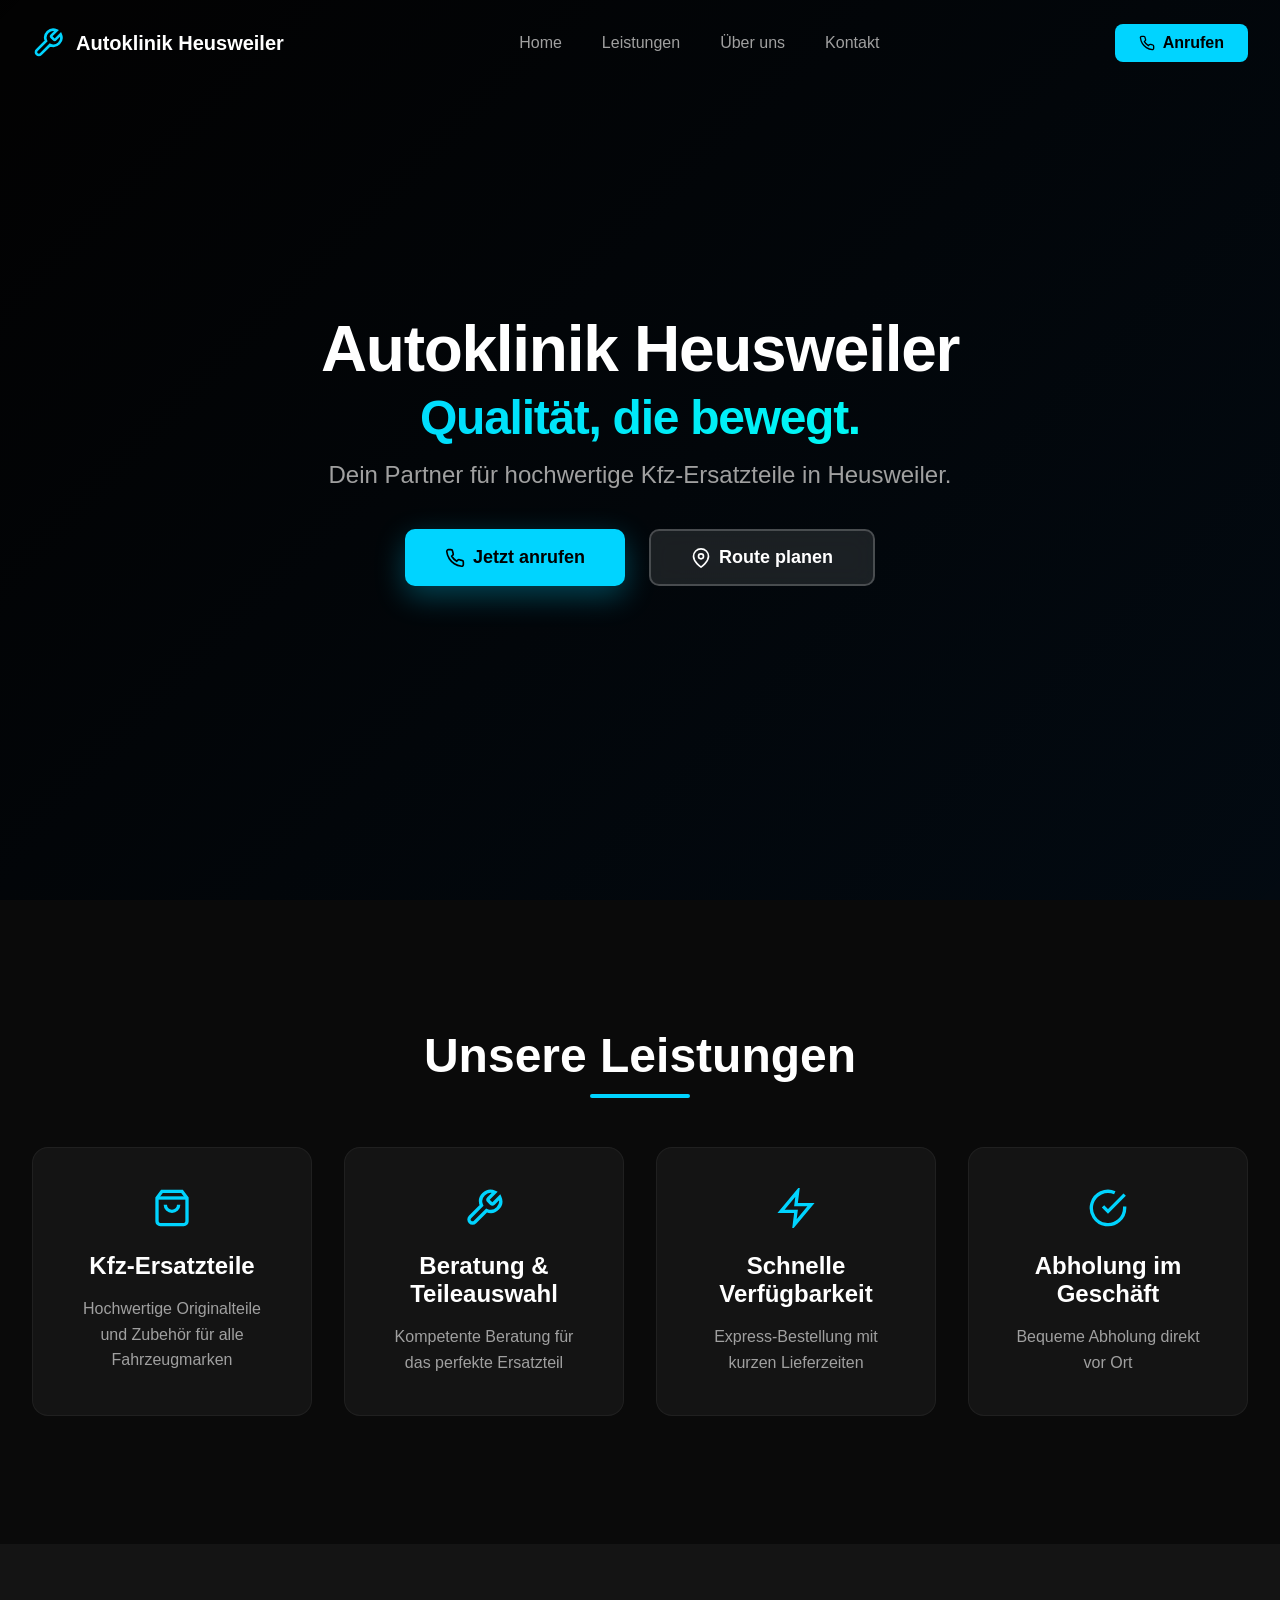
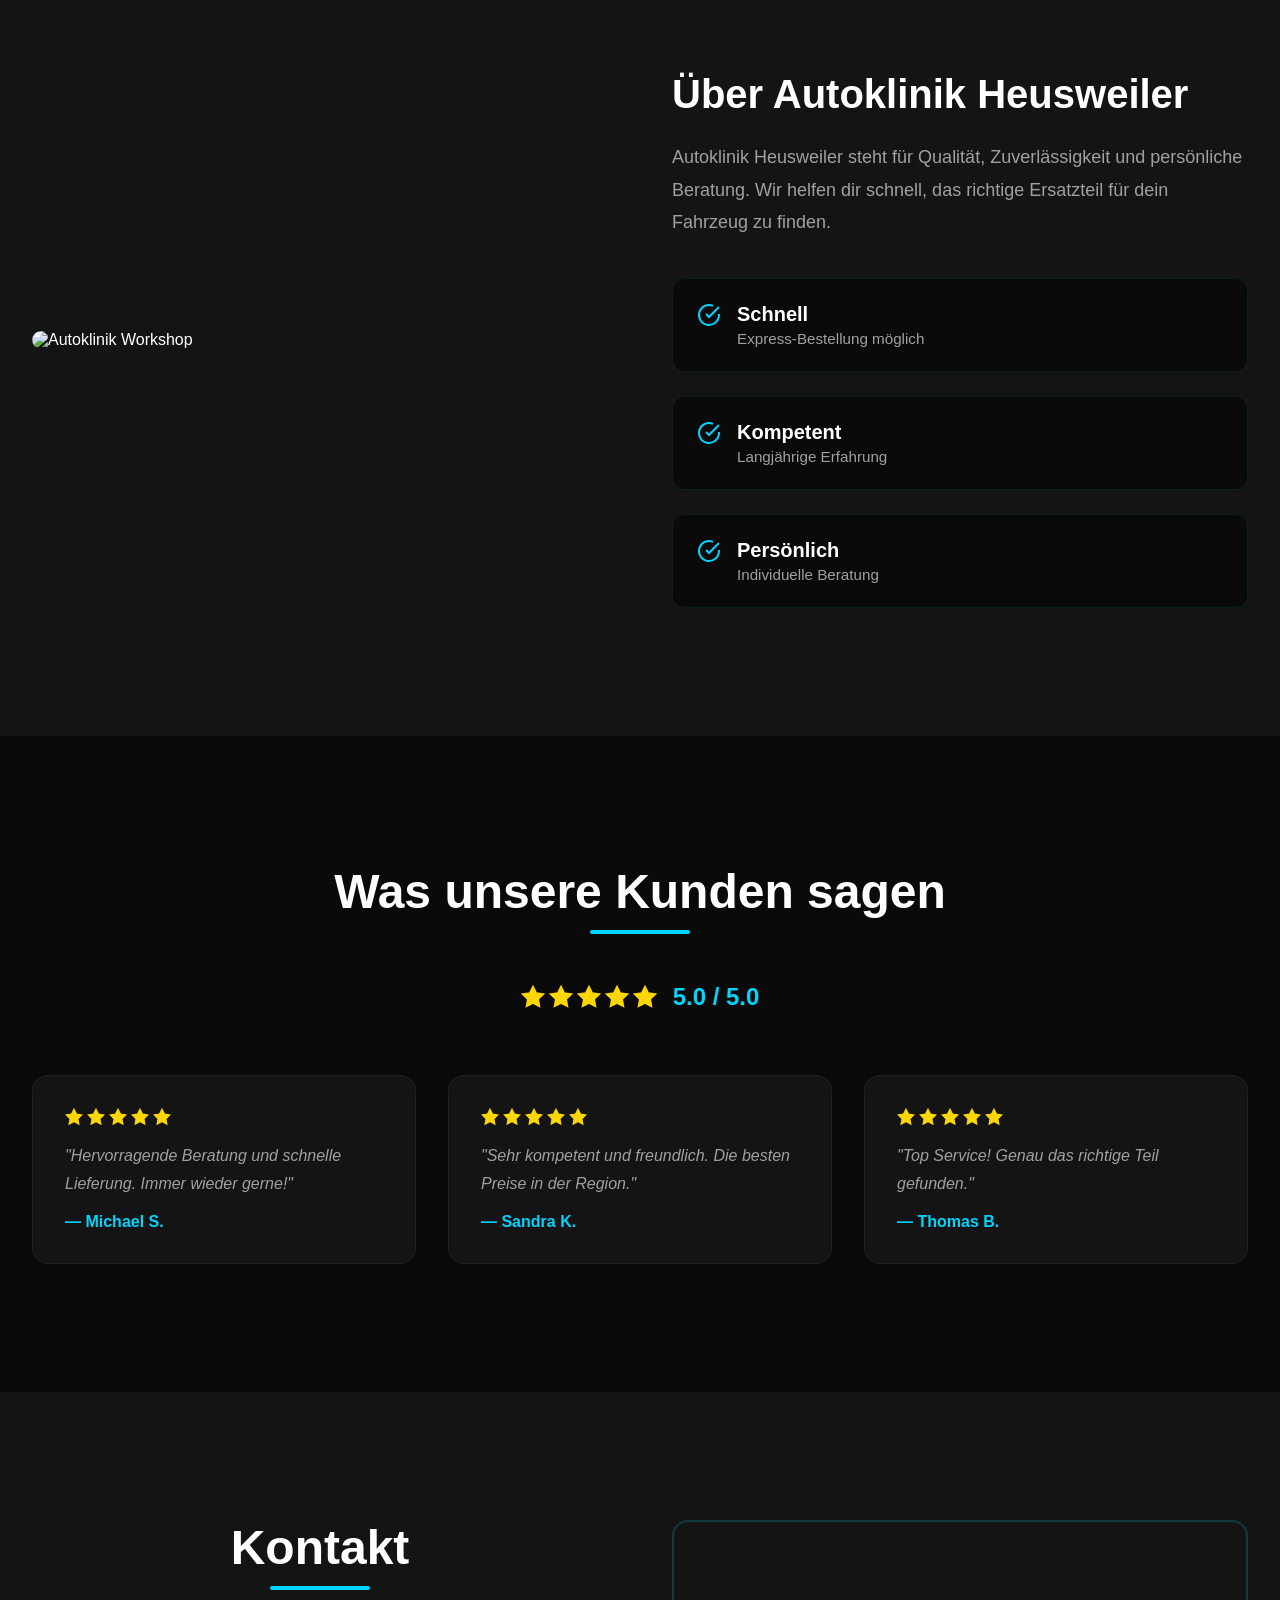
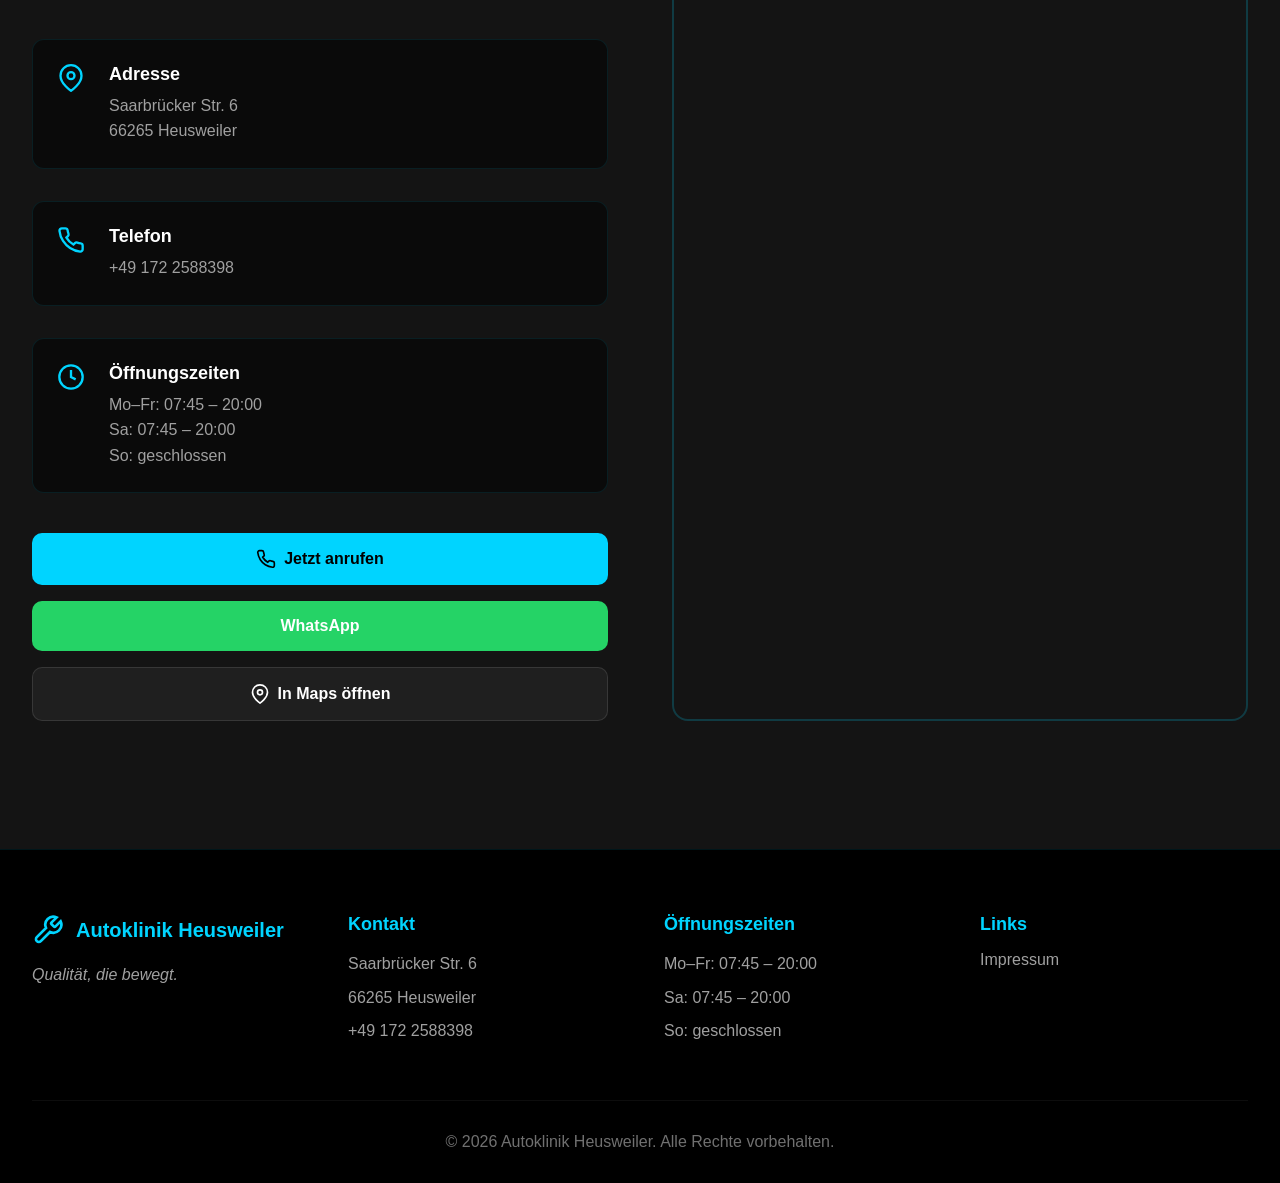
==== index.html @ 6c00d502 "Add files via upload" ====
<!DOCTYPE html>
<html lang="de">
<head>
    <meta charset="UTF-8">
    <meta name="viewport" content="width=device-width, initial-scale=1.0">
    <meta name="description" content="Autoklinik Heusweiler - Dein Partner für hochwertige Kfz-Ersatzteile in Heusweiler">
    <title>Autoklinik Heusweiler - Qualität, die bewegt</title>
    <link rel="stylesheet" href="./style.css">
</head>
<body>
    <!-- Navigation -->
    <nav class="navigation" id="navbar">
        <div class="nav-content">
            <div class="nav-logo">
                <svg class="icon-wrench" width="32" height="32" viewBox="0 0 24 24" fill="none" stroke="currentColor" stroke-width="2">
                    <path d="M14.7 6.3a1 1 0 0 0 0 1.4l1.6 1.6a1 1 0 0 0 1.4 0l3.77-3.77a6 6 0 0 1-7.94 7.94l-6.91 6.91a2.12 2.12 0 0 1-3-3l6.91-6.91a6 6 0 0 1 7.94-7.94l-3.76 3.76z"/>
                </svg>
                <span class="logo-text">Autoklinik Heusweiler</span>
            </div>
            
            <div class="nav-links" id="navLinks">
                <a href="#hero" onclick="scrollToSection('hero')">Home</a>
                <a href="#services" onclick="scrollToSection('services')">Leistungen</a>
                <a href="#about" onclick="scrollToSection('about')">Über uns</a>
                <a href="#contact" onclick="scrollToSection('contact')">Kontakt</a>
            </div>

            <div class="nav-actions">
                <a href="tel:+491722588398" class="cta-button">
                    <svg class="icon-phone" width="16" height="16" viewBox="0 0 24 24" fill="none" stroke="currentColor" stroke-width="2">
                        <path d="M22 16.92v3a2 2 0 0 1-2.18 2 19.79 19.79 0 0 1-8.63-3.07 19.5 19.5 0 0 1-6-6 19.79 19.79 0 0 1-3.07-8.67A2 2 0 0 1 4.11 2h3a2 2 0 0 1 2 1.72 12.84 12.84 0 0 0 .7 2.81 2 2 0 0 1-.45 2.11L8.09 9.91a16 16 0 0 0 6 6l1.27-1.27a2 2 0 0 1 2.11-.45 12.84 12.84 0 0 0 2.81.7A2 2 0 0 1 22 16.92z"/>
                    </svg>
                    Anrufen
                </a>
                <button class="menu-toggle" id="menuToggle" onclick="toggleMenu()">
                    <svg class="icon-menu" width="24" height="24" viewBox="0 0 24 24" fill="none" stroke="currentColor" stroke-width="2">
                        <line x1="3" y1="12" x2="21" y2="12"/>
                        <line x1="3" y1="6" x2="21" y2="6"/>
                        <line x1="3" y1="18" x2="21" y2="18"/>
                    </svg>
                    <svg class="icon-close" width="24" height="24" viewBox="0 0 24 24" fill="none" stroke="currentColor" stroke-width="2" style="display: none;">
                        <line x1="18" y1="6" x2="6" y2="18"/>
                        <line x1="6" y1="6" x2="18" y2="18"/>
                    </svg>
                </button>
            </div>
        </div>
    </nav>

    <!-- Hero Section -->
    <section id="hero" class="hero-section">
        <div class="hero-overlay"></div>
        <div class="hero-content">
            <h1 class="hero-title">
                Autoklinik Heusweiler
                <span class="hero-subtitle">Qualität, die bewegt.</span>
            </h1>
            <p class="hero-description">
                Dein Partner für hochwertige Kfz-Ersatzteile in Heusweiler.
            </p>
            <div class="hero-actions">
                <a href="tel:+491722588398" class="hero-button primary">
                    <svg class="icon-phone" width="20" height="20" viewBox="0 0 24 24" fill="none" stroke="currentColor" stroke-width="2">
                        <path d="M22 16.92v3a2 2 0 0 1-2.18 2 19.79 19.79 0 0 1-8.63-3.07 19.5 19.5 0 0 1-6-6 19.79 19.79 0 0 1-3.07-8.67A2 2 0 0 1 4.11 2h3a2 2 0 0 1 2 1.72 12.84 12.84 0 0 0 .7 2.81 2 2 0 0 1-.45 2.11L8.09 9.91a16 16 0 0 0 6 6l1.27-1.27a2 2 0 0 1 2.11-.45 12.84 12.84 0 0 0 2.81.7A2 2 0 0 1 22 16.92z"/>
                    </svg>
                    Jetzt anrufen
                </a>
                <a href="https://www.google.com/maps/place/Saarbr%C3%BCcker+Str.+6,+66265+Heusweiler" target="_blank" class="hero-button secondary">
                    <svg class="icon-map" width="20" height="20" viewBox="0 0 24 24" fill="none" stroke="currentColor" stroke-width="2">
                        <path d="M21 10c0 7-9 13-9 13s-9-6-9-13a9 9 0 0 1 18 0z"/>
                        <circle cx="12" cy="10" r="3"/>
                    </svg>
                    Route planen
                </a>
            </div>
        </div>
    </section>

    <!-- Services Section -->
    <section id="services" class="services-section">
        <div class="section-container">
            <h2 class="section-title">Unsere Leistungen</h2>
            <div class="services-grid">
                <div class="service-card">
                    <div class="service-content">
                        <div class="service-icon">
                            <svg width="40" height="40" viewBox="0 0 24 24" fill="none" stroke="currentColor" stroke-width="2">
                                <path d="M6 2L3 6v14a2 2 0 0 0 2 2h14a2 2 0 0 0 2-2V6l-3-4z"/>
                                <line x1="3" y1="6" x2="21" y2="6"/>
                                <path d="M16 10a4 4 0 0 1-8 0"/>
                            </svg>
                        </div>
                        <h3 class="service-title">Kfz-Ersatzteile</h3>
                        <p class="service-description">Hochwertige Originalteile und Zubehör für alle Fahrzeugmarken</p>
                    </div>
                </div>

                <div class="service-card">
                    <div class="service-content">
                        <div class="service-icon">
                            <svg width="40" height="40" viewBox="0 0 24 24" fill="none" stroke="currentColor" stroke-width="2">
                                <path d="M14.7 6.3a1 1 0 0 0 0 1.4l1.6 1.6a1 1 0 0 0 1.4 0l3.77-3.77a6 6 0 0 1-7.94 7.94l-6.91 6.91a2.12 2.12 0 0 1-3-3l6.91-6.91a6 6 0 0 1 7.94-7.94l-3.76 3.76z"/>
                            </svg>
                        </div>
                        <h3 class="service-title">Beratung & Teileauswahl</h3>
                        <p class="service-description">Kompetente Beratung für das perfekte Ersatzteil</p>
                    </div>
                </div>

                <div class="service-card">
                    <div class="service-content">
                        <div class="service-icon">
                            <svg width="40" height="40" viewBox="0 0 24 24" fill="none" stroke="currentColor" stroke-width="2">
                                <polygon points="13 2 3 14 12 14 11 22 21 10 12 10 13 2"/>
                            </svg>
                        </div>
                        <h3 class="service-title">Schnelle Verfügbarkeit</h3>
                        <p class="service-description">Express-Bestellung mit kurzen Lieferzeiten</p>
                    </div>
                </div>

                <div class="service-card">
                    <div class="service-content">
                        <div class="service-icon">
                            <svg width="40" height="40" viewBox="0 0 24 24" fill="none" stroke="currentColor" stroke-width="2">
                                <path d="M22 11.08V12a10 10 0 1 1-5.93-9.14"/>
                                <polyline points="22 4 12 14.01 9 11.01"/>
                            </svg>
                        </div>
                        <h3 class="service-title">Abholung im Geschäft</h3>
                        <p class="service-description">Bequeme Abholung direkt vor Ort</p>
                    </div>
                </div>
            </div>
        </div>
    </section>

    <!-- About Section -->
    <section id="about" class="about-section">
        <div class="about-container">
            <div class="about-image">
                <img src="https://images.unsplash.com/photo-1672844719312-8c10cb7b0c5e?q=80&w=870&auto=format&fit=crop&ixlib=rb-4.1.0&ixid=M3wxMjA3fDB8MHxwaG90by1wYWdlfHx8fGVufDB8fHx8fA%3D%3D" alt="Autoklinik Workshop">
            </div>
            <div class="about-content">
                <h2 class="about-title">Über Autoklinik Heusweiler</h2>
                <p class="about-text">
                    Autoklinik Heusweiler steht für Qualität, Zuverlässigkeit und persönliche Beratung. 
                    Wir helfen dir schnell, das richtige Ersatzteil für dein Fahrzeug zu finden.
                </p>
                <div class="why-us-grid">
                    <div class="why-us-item">
                        <svg class="why-us-icon" width="24" height="24" viewBox="0 0 24 24" fill="none" stroke="currentColor" stroke-width="2">
                            <path d="M22 11.08V12a10 10 0 1 1-5.93-9.14"/>
                            <polyline points="22 4 12 14.01 9 11.01"/>
                        </svg>
                        <div>
                            <h4 class="why-us-label">Schnell</h4>
                            <p class="why-us-description">Express-Bestellung möglich</p>
                        </div>
                    </div>
                    <div class="why-us-item">
                        <svg class="why-us-icon" width="24" height="24" viewBox="0 0 24 24" fill="none" stroke="currentColor" stroke-width="2">
                            <path d="M22 11.08V12a10 10 0 1 1-5.93-9.14"/>
                            <polyline points="22 4 12 14.01 9 11.01"/>
                        </svg>
                        <div>
                            <h4 class="why-us-label">Kompetent</h4>
                            <p class="why-us-description">Langjährige Erfahrung</p>
                        </div>
                    </div>
                    <div class="why-us-item">
                        <svg class="why-us-icon" width="24" height="24" viewBox="0 0 24 24" fill="none" stroke="currentColor" stroke-width="2">
                            <path d="M22 11.08V12a10 10 0 1 1-5.93-9.14"/>
                            <polyline points="22 4 12 14.01 9 11.01"/>
                        </svg>
                        <div>
                            <h4 class="why-us-label">Persönlich</h4>
                            <p class="why-us-description">Individuelle Beratung</p>
                        </div>
                    </div>
                </div>
            </div>
        </div>
    </section>

    <!-- Reviews Section -->
    <section class="reviews-section">
        <div class="section-container">
            <div class="reviews-header">
                <h2 class="section-title">Was unsere Kunden sagen</h2>
                <div class="rating-badge">
                    <div class="stars">
                        <svg class="star-icon filled" width="24" height="24" viewBox="0 0 24 24" fill="#ffd700" stroke="#ffd700" stroke-width="2">
                            <polygon points="12 2 15.09 8.26 22 9.27 17 14.14 18.18 21.02 12 17.77 5.82 21.02 7 14.14 2 9.27 8.91 8.26 12 2"/>
                        </svg>
                        <svg class="star-icon filled" width="24" height="24" viewBox="0 0 24 24" fill="#ffd700" stroke="#ffd700" stroke-width="2">
                            <polygon points="12 2 15.09 8.26 22 9.27 17 14.14 18.18 21.02 12 17.77 5.82 21.02 7 14.14 2 9.27 8.91 8.26 12 2"/>
                        </svg>
                        <svg class="star-icon filled" width="24" height="24" viewBox="0 0 24 24" fill="#ffd700" stroke="#ffd700" stroke-width="2">
                            <polygon points="12 2 15.09 8.26 22 9.27 17 14.14 18.18 21.02 12 17.77 5.82 21.02 7 14.14 2 9.27 8.91 8.26 12 2"/>
                        </svg>
                        <svg class="star-icon filled" width="24" height="24" viewBox="0 0 24 24" fill="#ffd700" stroke="#ffd700" stroke-width="2">
                            <polygon points="12 2 15.09 8.26 22 9.27 17 14.14 18.18 21.02 12 17.77 5.82 21.02 7 14.14 2 9.27 8.91 8.26 12 2"/>
                        </svg>
                        <svg class="star-icon filled" width="24" height="24" viewBox="0 0 24 24" fill="#ffd700" stroke="#ffd700" stroke-width="2">
                            <polygon points="12 2 15.09 8.26 22 9.27 17 14.14 18.18 21.02 12 17.77 5.82 21.02 7 14.14 2 9.27 8.91 8.26 12 2"/>
                        </svg>
                    </div>
                    <span class="rating-text">5.0 / 5.0</span>
                </div>
            </div>
            <div class="reviews-grid">
                <div class="review-card">
                    <div class="review-content">
                        <div class="review-stars">
                            <svg class="star-icon filled small" width="18" height="18" viewBox="0 0 24 24" fill="#ffd700" stroke="#ffd700" stroke-width="2">
                                <polygon points="12 2 15.09 8.26 22 9.27 17 14.14 18.18 21.02 12 17.77 5.82 21.02 7 14.14 2 9.27 8.91 8.26 12 2"/>
                            </svg>
                            <svg class="star-icon filled small" width="18" height="18" viewBox="0 0 24 24" fill="#ffd700" stroke="#ffd700" stroke-width="2">
                                <polygon points="12 2 15.09 8.26 22 9.27 17 14.14 18.18 21.02 12 17.77 5.82 21.02 7 14.14 2 9.27 8.91 8.26 12 2"/>
                            </svg>
                            <svg class="star-icon filled small" width="18" height="18" viewBox="0 0 24 24" fill="#ffd700" stroke="#ffd700" stroke-width="2">
                                <polygon points="12 2 15.09 8.26 22 9.27 17 14.14 18.18 21.02 12 17.77 5.82 21.02 7 14.14 2 9.27 8.91 8.26 12 2"/>
                            </svg>
                            <svg class="star-icon filled small" width="18" height="18" viewBox="0 0 24 24" fill="#ffd700" stroke="#ffd700" stroke-width="2">
                                <polygon points="12 2 15.09 8.26 22 9.27 17 14.14 18.18 21.02 12 17.77 5.82 21.02 7 14.14 2 9.27 8.91 8.26 12 2"/>
                            </svg>
                            <svg class="star-icon filled small" width="18" height="18" viewBox="0 0 24 24" fill="#ffd700" stroke="#ffd700" stroke-width="2">
                                <polygon points="12 2 15.09 8.26 22 9.27 17 14.14 18.18 21.02 12 17.77 5.82 21.02 7 14.14 2 9.27 8.91 8.26 12 2"/>
                            </svg>
                        </div>
                        <p class="review-text">"Hervorragende Beratung und schnelle Lieferung. Immer wieder gerne!"</p>
                        <p class="review-author">— Michael S.</p>
                    </div>
                </div>
                <div class="review-card">
                    <div class="review-content">
                        <div class="review-stars">
                            <svg class="star-icon filled small" width="18" height="18" viewBox="0 0 24 24" fill="#ffd700" stroke="#ffd700" stroke-width="2">
                                <polygon points="12 2 15.09 8.26 22 9.27 17 14.14 18.18 21.02 12 17.77 5.82 21.02 7 14.14 2 9.27 8.91 8.26 12 2"/>
                            </svg>
                            <svg class="star-icon filled small" width="18" height="18" viewBox="0 0 24 24" fill="#ffd700" stroke="#ffd700" stroke-width="2">
                                <polygon points="12 2 15.09 8.26 22 9.27 17 14.14 18.18 21.02 12 17.77 5.82 21.02 7 14.14 2 9.27 8.91 8.26 12 2"/>
                            </svg>
                            <svg class="star-icon filled small" width="18" height="18" viewBox="0 0 24 24" fill="#ffd700" stroke="#ffd700" stroke-width="2">
                                <polygon points="12 2 15.09 8.26 22 9.27 17 14.14 18.18 21.02 12 17.77 5.82 21.02 7 14.14 2 9.27 8.91 8.26 12 2"/>
                            </svg>
                            <svg class="star-icon filled small" width="18" height="18" viewBox="0 0 24 24" fill="#ffd700" stroke="#ffd700" stroke-width="2">
                                <polygon points="12 2 15.09 8.26 22 9.27 17 14.14 18.18 21.02 12 17.77 5.82 21.02 7 14.14 2 9.27 8.91 8.26 12 2"/>
                            </svg>
                            <svg class="star-icon filled small" width="18" height="18" viewBox="0 0 24 24" fill="#ffd700" stroke="#ffd700" stroke-width="2">
                                <polygon points="12 2 15.09 8.26 22 9.27 17 14.14 18.18 21.02 12 17.77 5.82 21.02 7 14.14 2 9.27 8.91 8.26 12 2"/>
                            </svg>
                        </div>
                        <p class="review-text">"Sehr kompetent und freundlich. Die besten Preise in der Region."</p>
                        <p class="review-author">— Sandra K.</p>
                    </div>
                </div>
                <div class="review-card">
                    <div class="review-content">
                        <div class="review-stars">
                            <svg class="star-icon filled small" width="18" height="18" viewBox="0 0 24 24" fill="#ffd700" stroke="#ffd700" stroke-width="2">
                                <polygon points="12 2 15.09 8.26 22 9.27 17 14.14 18.18 21.02 12 17.77 5.82 21.02 7 14.14 2 9.27 8.91 8.26 12 2"/>
                            </svg>
                            <svg class="star-icon filled small" width="18" height="18" viewBox="0 0 24 24" fill="#ffd700" stroke="#ffd700" stroke-width="2">
                                <polygon points="12 2 15.09 8.26 22 9.27 17 14.14 18.18 21.02 12 17.77 5.82 21.02 7 14.14 2 9.27 8.91 8.26 12 2"/>
                            </svg>
                            <svg class="star-icon filled small" width="18" height="18" viewBox="0 0 24 24" fill="#ffd700" stroke="#ffd700" stroke-width="2">
                                <polygon points="12 2 15.09 8.26 22 9.27 17 14.14 18.18 21.02 12 17.77 5.82 21.02 7 14.14 2 9.27 8.91 8.26 12 2"/>
                            </svg>
                            <svg class="star-icon filled small" width="18" height="18" viewBox="0 0 24 24" fill="#ffd700" stroke="#ffd700" stroke-width="2">
                                <polygon points="12 2 15.09 8.26 22 9.27 17 14.14 18.18 21.02 12 17.77 5.82 21.02 7 14.14 2 9.27 8.91 8.26 12 2"/>
                            </svg>
                            <svg class="star-icon filled small" width="18" height="18" viewBox="0 0 24 24" fill="#ffd700" stroke="#ffd700" stroke-width="2">
                                <polygon points="12 2 15.09 8.26 22 9.27 17 14.14 18.18 21.02 12 17.77 5.82 21.02 7 14.14 2 9.27 8.91 8.26 12 2"/>
                            </svg>
                        </div>
                        <p class="review-text">"Top Service! Genau das richtige Teil gefunden."</p>
                        <p class="review-author">— Thomas B.</p>
                    </div>
                </div>
            </div>
        </div>
    </section>

    <!-- Contact Section -->
    <section id="contact" class="contact-section">
        <div class="contact-container">
            <div class="contact-info">
                <h2 class="section-title">Kontakt</h2>
                <div class="contact-details">
                    <div class="contact-item">
                        <svg class="contact-icon" width="28" height="28" viewBox="0 0 24 24" fill="none" stroke="currentColor" stroke-width="2">
                            <path d="M21 10c0 7-9 13-9 13s-9-6-9-13a9 9 0 0 1 18 0z"/>
                            <circle cx="12" cy="10" r="3"/>
                        </svg>
                        <div>
                            <h4>Adresse</h4>
                            <p>Saarbrücker Str. 6<br>66265 Heusweiler</p>
                        </div>
                    </div>
                    <div class="contact-item">
                        <svg class="contact-icon" width="28" height="28" viewBox="0 0 24 24" fill="none" stroke="currentColor" stroke-width="2">
                            <path d="M22 16.92v3a2 2 0 0 1-2.18 2 19.79 19.79 0 0 1-8.63-3.07 19.5 19.5 0 0 1-6-6 19.79 19.79 0 0 1-3.07-8.67A2 2 0 0 1 4.11 2h3a2 2 0 0 1 2 1.72 12.84 12.84 0 0 0 .7 2.81 2 2 0 0 1-.45 2.11L8.09 9.91a16 16 0 0 0 6 6l1.27-1.27a2 2 0 0 1 2.11-.45 12.84 12.84 0 0 0 2.81.7A2 2 0 0 1 22 16.92z"/>
                        </svg>
                        <div>
                            <h4>Telefon</h4>
                            <p>+49 172 2588398</p>
                        </div>
                    </div>
                    <div class="contact-item">
                        <svg class="contact-icon" width="28" height="28" viewBox="0 0 24 24" fill="none" stroke="currentColor" stroke-width="2">
                            <circle cx="12" cy="12" r="10"/>
                            <polyline points="12 6 12 12 16 14"/>
                        </svg>
                        <div>
                            <h4>Öffnungszeiten</h4>
                            <p>
                                Mo–Fr: 07:45 – 20:00<br>
                                Sa: 07:45 – 20:00<br>
                                So: geschlossen
                            </p>
                        </div>
                    </div>
                </div>
                <div class="contact-buttons">
                    <a href="tel:+491722588398" class="contact-button">
                        <svg class="icon-phone" width="20" height="20" viewBox="0 0 24 24" fill="none" stroke="currentColor" stroke-width="2">
                            <path d="M22 16.92v3a2 2 0 0 1-2.18 2 19.79 19.79 0 0 1-8.63-3.07 19.5 19.5 0 0 1-6-6 19.79 19.79 0 0 1-3.07-8.67A2 2 0 0 1 4.11 2h3a2 2 0 0 1 2 1.72 12.84 12.84 0 0 0 .7 2.81 2 2 0 0 1-.45 2.11L8.09 9.91a16 16 0 0 0 6 6l1.27-1.27a2 2 0 0 1 2.11-.45 12.84 12.84 0 0 0 2.81.7A2 2 0 0 1 22 16.92z"/>
                        </svg>
                        Jetzt anrufen
                    </a>
                    <a href="https://wa.me/491722588398" target="_blank" class="contact-button whatsapp">
                        WhatsApp
                    </a>
                    <a href="https://www.google.com/maps/place/Saarbr%C3%BCcker+Str.+6,+66265+Heusweiler" target="_blank" class="contact-button secondary">
                        <svg class="icon-map" width="20" height="20" viewBox="0 0 24 24" fill="none" stroke="currentColor" stroke-width="2">
                            <path d="M21 10c0 7-9 13-9 13s-9-6-9-13a9 9 0 0 1 18 0z"/>
                            <circle cx="12" cy="10" r="3"/>
                        </svg>
                        In Maps öffnen
                    </a>
                </div>
            </div>
            <div class="map-container">
                <iframe
                    src="https://www.google.com/maps/embed?pb=!1m18!1m12!1m3!1d2599.743406014922!2d6.926008977626271!3d49.33807657140131!2m3!1f0!2f0!3f0!3m2!1i1024!2i768!4f13.1!3m3!1m2!1s0x4795babee0ae8ef3%3A0xdecafe58664d3110!2sSaarbr%C3%BCcker%20Str.%206%2C%2066265%20Heusweiler!5e0!3m2!1sde!2sde!4v1776281354432!5m2!1sde!2sde"
                    width="100%"
                    height="100%"
                    style="border:0; border-radius: 12px;"
                    allowfullscreen=""
                    loading="lazy"
                    referrerpolicy="no-referrer-when-downgrade">
                </iframe>
            </div>
        </div>
    </section>

    <!-- Footer -->
    <footer class="footer">
        <div class="footer-content">
            <div class="footer-section">
                <div class="footer-logo">
                    <svg class="icon-wrench" width="32" height="32" viewBox="0 0 24 24" fill="none" stroke="currentColor" stroke-width="2">
                        <path d="M14.7 6.3a1 1 0 0 0 0 1.4l1.6 1.6a1 1 0 0 0 1.4 0l3.77-3.77a6 6 0 0 1-7.94 7.94l-6.91 6.91a2.12 2.12 0 0 1-3-3l6.91-6.91a6 6 0 0 1 7.94-7.94l-3.76 3.76z"/>
                    </svg>
                    <span>Autoklinik Heusweiler</span>
                </div>
                <p class="footer-tagline">Qualität, die bewegt.</p>
            </div>
            <div class="footer-section">
                <h4>Kontakt</h4>
                <p>Saarbrücker Str. 6</p>
                <p>66265 Heusweiler</p>
                <p>+49 172 2588398</p>
            </div>
            <div class="footer-section">
                <h4>Öffnungszeiten</h4>
                <p>Mo–Fr: 07:45 – 20:00</p>
                <p>Sa: 07:45 – 20:00</p>
                <p>So: geschlossen</p>
            </div>
            <div class="footer-section">
                <h4>Links</h4>
                <a class="link-primary link-underline-opacity-0 link-underline-opacity-100-hover" href="impressum.html"rel="nofollow">Impressum</a>
            </div>
        </div>
        <div class="footer-bottom">
            <p>© 2026 Autoklinik Heusweiler. Alle Rechte vorbehalten.</p>
        </div>
    </footer>

    <script src="script.js"></script>
</body>
</html>
---- style.css ----
:root {
  --electric-blue: #00d4ff;
  --electric-blue-dark: #00a8cc;
  --dark-bg: #0a0a0a;
  --dark-card: #141414;
  --dark-card-hover: #1a1a1a;
  --text-primary: #ffffff;
  --text-secondary: #a0a0a0;
  --text-muted: #707070;
}

* {
  margin: 0;
  padding: 0;
  box-sizing: border-box;
}

body {
  font-family: -apple-system, BlinkMacSystemFont, \"Segoe UI\", \"Roboto\", \"Oxygen\", \"Ubuntu\", \"Cantarell\", \"Fira Sans\", \"Droid Sans\", \"Helvetica Neue\", sans-serif;
  -webkit-font-smoothing: antialiased;
  -moz-osx-font-smoothing: grayscale;
  background: var(--dark-bg);
  color: var(--text-primary);
  overflow-x: hidden;
}

html {
  scroll-behavior: smooth;
}

a {
  text-decoration: none;
  color: inherit;
}

/* Navigation */
.navigation {
  position: fixed;
  top: 0;
  left: 0;
  right: 0;
  z-index: 1000;
  padding: 1.5rem 2rem;
  transition: background 0.3s, padding 0.3s, backdrop-filter 0.3s;
}

.navigation.scrolled {
  background: rgba(10, 10, 10, 0.9);
  backdrop-filter: blur(12px);
  padding: 1rem 2rem;
  border-bottom: 1px solid rgba(0, 212, 255, 0.1);
}

.nav-content {
  max-width: 1400px;
  margin: 0 auto;
  display: flex;
  justify-content: space-between;
  align-items: center;
}

.nav-logo {
  display: flex;
  align-items: center;
  gap: 0.75rem;
  color: var(--electric-blue);
  font-size: 1.25rem;
  font-weight: 700;
  cursor: pointer;
}

.logo-text {
  color: var(--text-primary);
}

.nav-links {
  display: flex;
  gap: 2.5rem;
  align-items: center;
}

.nav-links a {
  color: var(--text-secondary);
  font-weight: 500;
  cursor: pointer;
  transition: color 0.3s;
  position: relative;
}

.nav-links a:hover {
  color: var(--electric-blue);
}

.nav-links a::after {
  content: '';
  position: absolute;
  bottom: -5px;
  left: 0;
  width: 0;
  height: 2px;
  background: var(--electric-blue);
  transition: width 0.3s;
}

.nav-links a:hover::after {
  width: 100%;
}

.nav-actions {
  display: flex;
  align-items: center;
  gap: 1rem;
}

.cta-button {
  background: var(--electric-blue);
  color: #000;
  font-weight: 600;
  padding: 0.625rem 1.5rem;
  border-radius: 8px;
  transition: background 0.3s, transform 0.2s;
  border: none;
  cursor: pointer;
  display: flex;
  align-items: center;
  gap: 0.5rem;
}

.cta-button:hover {
  background: var(--electric-blue-dark);
  transform: translateY(-2px);
}

.menu-toggle {
  display: none;
  background: none;
  border: none;
  color: var(--text-primary);
  cursor: pointer;
  padding: 0.5rem;
}

/* Hero Section */
.hero-section {
  position: relative;
  height: 100vh;
  display: flex;
  align-items: center;
  justify-content: center;
  background: url('https://images.unsplash.com/photo-1547744152-14d985cb937f?q=80&w=1740&auto=format&fit=crop&ixlib=rb-4.1.0&ixid=M3wxMjA3fDB8MHxwaG90by1wYWdlfHx8fGVufDB8fHx8fA%3D%3D') center/cover no-repeat;
  overflow: hidden;
}

.hero-overlay {
  position: absolute;
  inset: 0;
  background: linear-gradient(135deg, rgba(0, 0, 0, 0.85) 0%, rgba(0, 10, 20, 0.75) 100%);
}

.hero-content {
  position: relative;
  z-index: 10;
  text-align: center;
  max-width: 900px;
  padding: 2rem;
  animation: fadeInUp 1s ease-out;
}

@keyframes fadeInUp {
  from {
    opacity: 0;
    transform: translateY(30px);
  }
  to {
    opacity: 1;
    transform: translateY(0);
  }
}

.hero-title {
  font-size: 4rem;
  font-weight: 900;
  line-height: 1.1;
  margin-bottom: 1rem;
  letter-spacing: -0.02em;
}

.hero-subtitle {
  display: block;
  font-size: 3rem;
  background: linear-gradient(135deg, var(--electric-blue) 0%, #00fff2 100%);
  -webkit-background-clip: text;
  -webkit-text-fill-color: transparent;
  background-clip: text;
  margin-top: 0.5rem;
}

.hero-description {
  font-size: 1.5rem;
  color: var(--text-secondary);
  margin-bottom: 2.5rem;
  font-weight: 300;
}

.hero-actions {
  display: flex;
  gap: 1.5rem;
  justify-content: center;
  flex-wrap: wrap;
}

.hero-button {
  padding: 1rem 2.5rem;
  font-size: 1.125rem;
  font-weight: 600;
  border-radius: 10px;
  transition: background 0.3s, transform 0.2s, box-shadow 0.3s;
  display: flex;
  align-items: center;
  gap: 0.5rem;
  border: none;
  cursor: pointer;
}

.hero-button.primary {
  background: var(--electric-blue);
  color: #000;
  box-shadow: 0 10px 30px rgba(0, 212, 255, 0.3);
}

.hero-button.primary:hover {
  background: var(--electric-blue-dark);
  transform: translateY(-3px);
  box-shadow: 0 15px 40px rgba(0, 212, 255, 0.4);
}

.hero-button.secondary {
  background: rgba(255, 255, 255, 0.1);
  color: var(--text-primary);
  border: 2px solid rgba(255, 255, 255, 0.2);
  backdrop-filter: blur(12px);
}

.hero-button.secondary:hover {
  background: rgba(255, 255, 255, 0.15);
  border-color: var(--electric-blue);
  transform: translateY(-3px);
}

/* Services Section */
.services-section {
  padding: 8rem 2rem;
  background: var(--dark-bg);
}

.section-container {
  max-width: 1400px;
  margin: 0 auto;
}

.section-title {
  font-size: 3rem;
  font-weight: 800;
  text-align: center;
  margin-bottom: 4rem;
  position: relative;
}

.section-title::after {
  content: '';
  position: absolute;
  bottom: -15px;
  left: 50%;
  transform: translateX(-50%);
  width: 100px;
  height: 4px;
  background: var(--electric-blue);
  border-radius: 2px;
}

.services-grid {
  display: grid;
  grid-template-columns: repeat(auto-fit, minmax(280px, 1fr));
  gap: 2rem;
}

.service-card {
  background: var(--dark-card);
  border: 1px solid rgba(255, 255, 255, 0.05);
  border-radius: 16px;
  transition: transform 0.3s, border-color 0.3s, box-shadow 0.3s;
  cursor: pointer;
}

.service-card:hover {
  transform: translateY(-8px);
  border-color: var(--electric-blue);
  box-shadow: 0 20px 50px rgba(0, 212, 255, 0.2);
}

.service-content {
  padding: 2.5rem;
  text-align: center;
}

.service-icon {
  color: var(--electric-blue);
  margin-bottom: 1.5rem;
  display: flex;
  justify-content: center;
  transition: transform 0.3s;
}

.service-card:hover .service-icon {
  transform: scale(1.1);
}

.service-title {
  font-size: 1.5rem;
  font-weight: 700;
  margin-bottom: 1rem;
  color: var(--text-primary);
}

.service-description {
  color: var(--text-secondary);
  font-size: 1rem;
  line-height: 1.6;
}

/* About Section */
.about-section {
  padding: 8rem 2rem;
  background: var(--dark-card);
}

.about-container {
  max-width: 1400px;
  margin: 0 auto;
  display: grid;
  grid-template-columns: 1fr 1fr;
  gap: 4rem;
  align-items: center;
}

.about-image {
  border-radius: 16px;
  overflow: hidden;
  position: relative;
}

.about-image::after {
  content: '';
  position: absolute;
  inset: 0;
  border: 2px solid var(--electric-blue);
  border-radius: 16px;
  opacity: 0;
  transition: opacity 0.3s;
}

.about-image:hover::after {
  opacity: 1;
}

.about-image img {
  width: 100%;
  height: 100%;
  object-fit: cover;
  transition: transform 0.5s;
}

.about-image:hover img {
  transform: scale(1.05);
}

.about-title {
  font-size: 2.5rem;
  font-weight: 800;
  margin-bottom: 1.5rem;
}

.about-text {
  font-size: 1.125rem;
  line-height: 1.8;
  color: var(--text-secondary);
  margin-bottom: 2.5rem;
}

.why-us-grid {
  display: flex;
  flex-direction: column;
  gap: 1.5rem;
}

.why-us-item {
  display: flex;
  align-items: flex-start;
  gap: 1rem;
  padding: 1.5rem;
  background: var(--dark-bg);
  border-radius: 12px;
  border: 1px solid rgba(0, 212, 255, 0.1);
  transition: border-color 0.3s;
}

.why-us-item:hover {
  border-color: var(--electric-blue);
}

.why-us-icon {
  color: var(--electric-blue);
  flex-shrink: 0;
}

.why-us-label {
  font-size: 1.25rem;
  font-weight: 700;
  margin-bottom: 0.25rem;
}

.why-us-description {
  color: var(--text-secondary);
  font-size: 0.95rem;
}

/* Reviews Section */
.reviews-section {
  padding: 8rem 2rem;
  background: var(--dark-bg);
}

.reviews-header {
  text-align: center;
  margin-bottom: 4rem;
}

.rating-badge {
  display: flex;
  align-items: center;
  justify-content: center;
  gap: 1rem;
  margin-top: 1.5rem;
}

.stars {
  display: flex;
  gap: 0.25rem;
}

.star-icon {
  color: #ffd700;
  fill: #ffd700;
}

.rating-text {
  font-size: 1.5rem;
  font-weight: 700;
  color: var(--electric-blue);
}

.reviews-grid {
  display: grid;
  grid-template-columns: repeat(auto-fit, minmax(300px, 1fr));
  gap: 2rem;
}

.review-card {
  background: var(--dark-card);
  border: 1px solid rgba(255, 255, 255, 0.05);
  border-radius: 16px;
  transition: transform 0.3s, border-color 0.3s;
}

.review-card:hover {
  transform: translateY(-5px);
  border-color: rgba(0, 212, 255, 0.3);
}

.review-content {
  padding: 2rem;
}

.review-stars {
  display: flex;
  gap: 0.25rem;
  margin-bottom: 1rem;
}

.review-text {
  font-size: 1rem;
  line-height: 1.7;
  color: var(--text-secondary);
  margin-bottom: 1rem;
  font-style: italic;
}

.review-author {
  font-weight: 600;
  color: var(--electric-blue);
}

/* Contact Section */
.contact-section {
  padding: 8rem 2rem;
  background: var(--dark-card);
}

.contact-container {
  max-width: 1400px;
  margin: 0 auto;
  display: grid;
  grid-template-columns: 1fr 1fr;
  gap: 4rem;
}

.contact-details {
  display: flex;
  flex-direction: column;
  gap: 2rem;
  margin-bottom: 2.5rem;
}

.contact-item {
  display: flex;
  align-items: flex-start;
  gap: 1.5rem;
  padding: 1.5rem;
  background: var(--dark-bg);
  border-radius: 12px;
  border: 1px solid rgba(0, 212, 255, 0.1);
  transition: border-color 0.3s;
}

.contact-item:hover {
  border-color: var(--electric-blue);
}

.contact-icon {
  color: var(--electric-blue);
  width: 28px;
  height: 28px;
  flex-shrink: 0;
}

.contact-item h4 {
  font-size: 1.125rem;
  font-weight: 700;
  margin-bottom: 0.5rem;
}

.contact-item p {
  color: var(--text-secondary);
  line-height: 1.6;
}

.contact-buttons {
  display: flex;
  flex-direction: column;
  gap: 1rem;
}

.contact-button {
  width: 100%;
  padding: 1rem;
  font-size: 1rem;
  font-weight: 600;
  border-radius: 10px;
  transition: background 0.3s, transform 0.2s;
  display: flex;
  align-items: center;
  justify-content: center;
  gap: 0.5rem;
  border: none;
  cursor: pointer;
}

.contact-button:not(.secondary):not(.whatsapp) {
  background: var(--electric-blue);
  color: #000;
}

.contact-button:not(.secondary):not(.whatsapp):hover {
  background: var(--electric-blue-dark);
  transform: translateY(-2px);
}

.contact-button.whatsapp {
  background: #25d366;
  color: #fff;
}

.contact-button.whatsapp:hover {
  background: #20ba5a;
  transform: translateY(-2px);
}

.contact-button.secondary {
  background: rgba(255, 255, 255, 0.05);
  color: var(--text-primary);
  border: 1px solid rgba(255, 255, 255, 0.1);
}

.contact-button.secondary:hover {
  background: rgba(255, 255, 255, 0.1);
  border-color: var(--electric-blue);
  transform: translateY(-2px);
}

.map-container {
  border-radius: 16px;
  overflow: hidden;
  min-height: 500px;
  border: 2px solid rgba(0, 212, 255, 0.2);
}

/* Footer */
.footer {
  background: #000;
  padding: 4rem 2rem 2rem;
  border-top: 1px solid rgba(0, 212, 255, 0.1);
}

.footer-content {
  max-width: 1400px;
  margin: 0 auto;
  display: grid;
  grid-template-columns: repeat(auto-fit, minmax(250px, 1fr));
  gap: 3rem;
  margin-bottom: 3rem;
}

.footer-logo {
  display: flex;
  align-items: center;
  gap: 0.75rem;
  color: var(--electric-blue);
  font-size: 1.25rem;
  font-weight: 700;
  margin-bottom: 1rem;
}

.footer-tagline {
  color: var(--text-secondary);
  font-style: italic;
}

.footer-section h4 {
  font-size: 1.125rem;
  font-weight: 700;
  margin-bottom: 1rem;
  color: var(--electric-blue);
}

.footer-section p {
  color: var(--text-secondary);
  margin-bottom: 0.5rem;
  line-height: 1.6;
}

.footer-section a {
  display: block;
  color: var(--text-secondary);
  margin-bottom: 0.5rem;
  transition: color 0.3s;
}

.footer-section a:hover {
  color: var(--electric-blue);
}

.footer-bottom {
  text-align: center;
  padding-top: 2rem;
  border-top: 1px solid rgba(255, 255, 255, 0.05);
  color: var(--text-muted);
}

/* Responsive Design */
@media (max-width: 1024px) {
  .about-container,
  .contact-container {
    grid-template-columns: 1fr;
  }

  .hero-title {
    font-size: 3rem;
  }

  .hero-subtitle {
    font-size: 2.25rem;
  }
}

@media (max-width: 768px) {
  .nav-links {
    position: fixed;
    top: 80px;
    left: 0;
    right: 0;
    background: rgba(10, 10, 10, 0.98);
    backdrop-filter: blur(12px);
    flex-direction: column;
    padding: 2rem;
    border-bottom: 1px solid rgba(0, 212, 255, 0.2);
    transform: translateY(-100%);
    opacity: 0;
    transition: transform 0.3s, opacity 0.3s;
    pointer-events: none;
  }

  .nav-links.open {
    transform: translateY(0);
    opacity: 1;
    pointer-events: all;
  }

  .menu-toggle {
    display: block;
  }

  .cta-button {
    display: none;
  }

  .hero-title {
    font-size: 2.5rem;
  }

  .hero-subtitle {
    font-size: 1.75rem;
  }

  .hero-description {
    font-size: 1.125rem;
  }

  .hero-actions {
    flex-direction: column;
    width: 100%;
  }

  .hero-button {
    width: 100%;
    justify-content: center;
  }

  .services-grid,
  .reviews-grid {
    grid-template-columns: 1fr;
  }

  .section-title {
    font-size: 2rem;
  }

  .about-title {
    font-size: 2rem;
  }

  .services-section,
  .about-section,
  .reviews-section,
  .contact-section {
    padding: 4rem 1.5rem;
  }
}
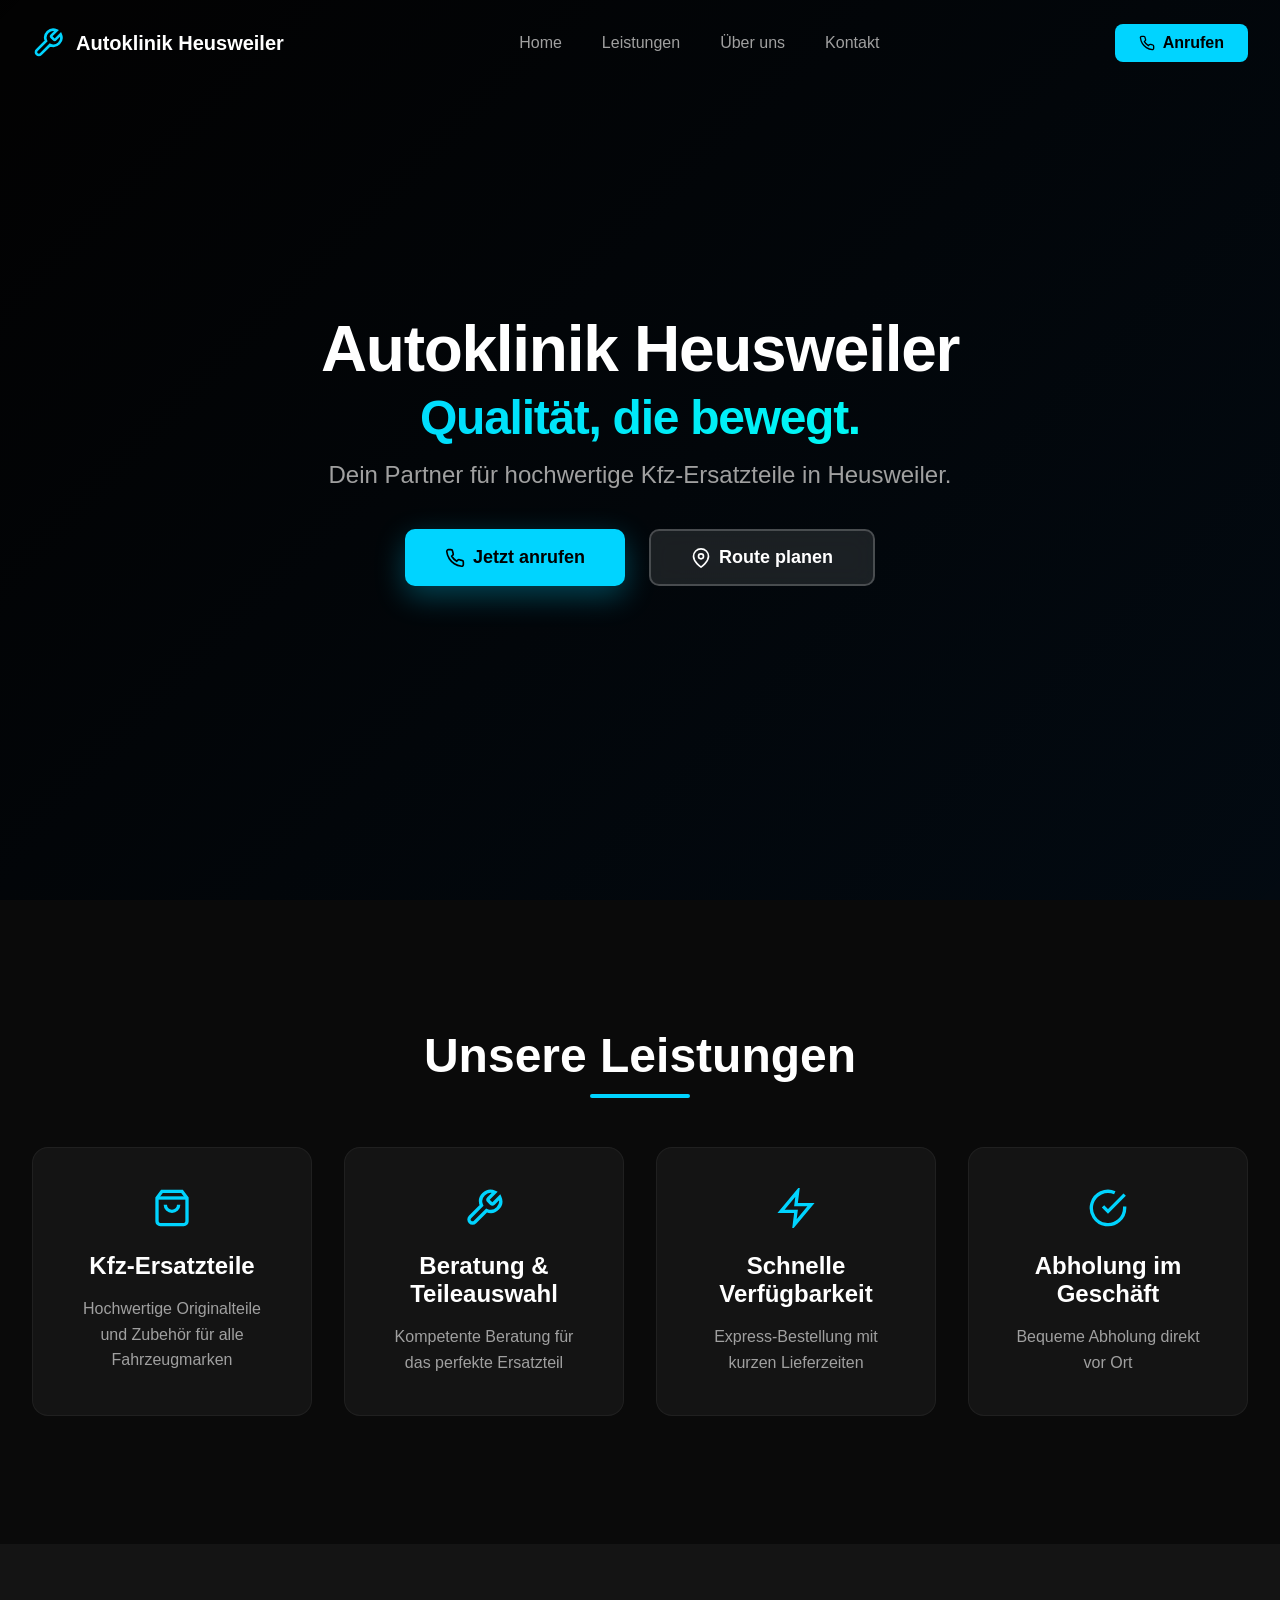
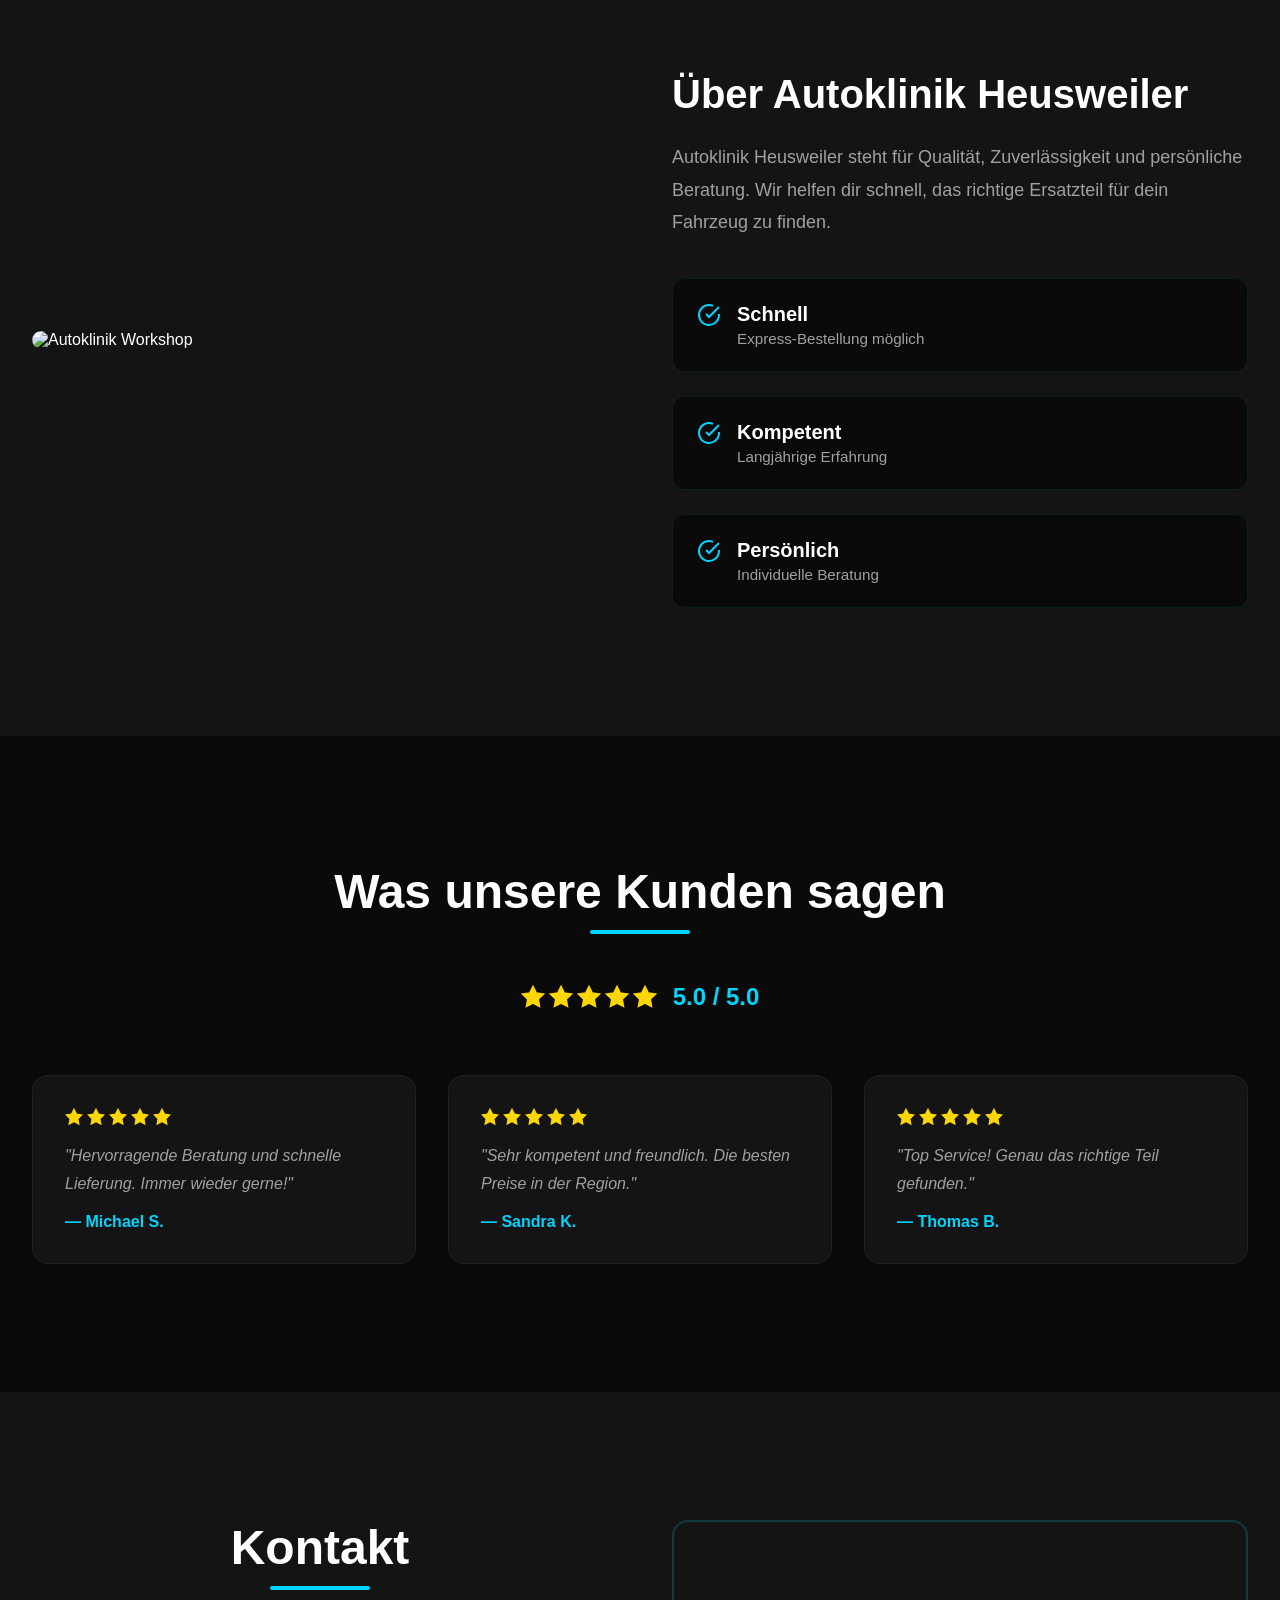
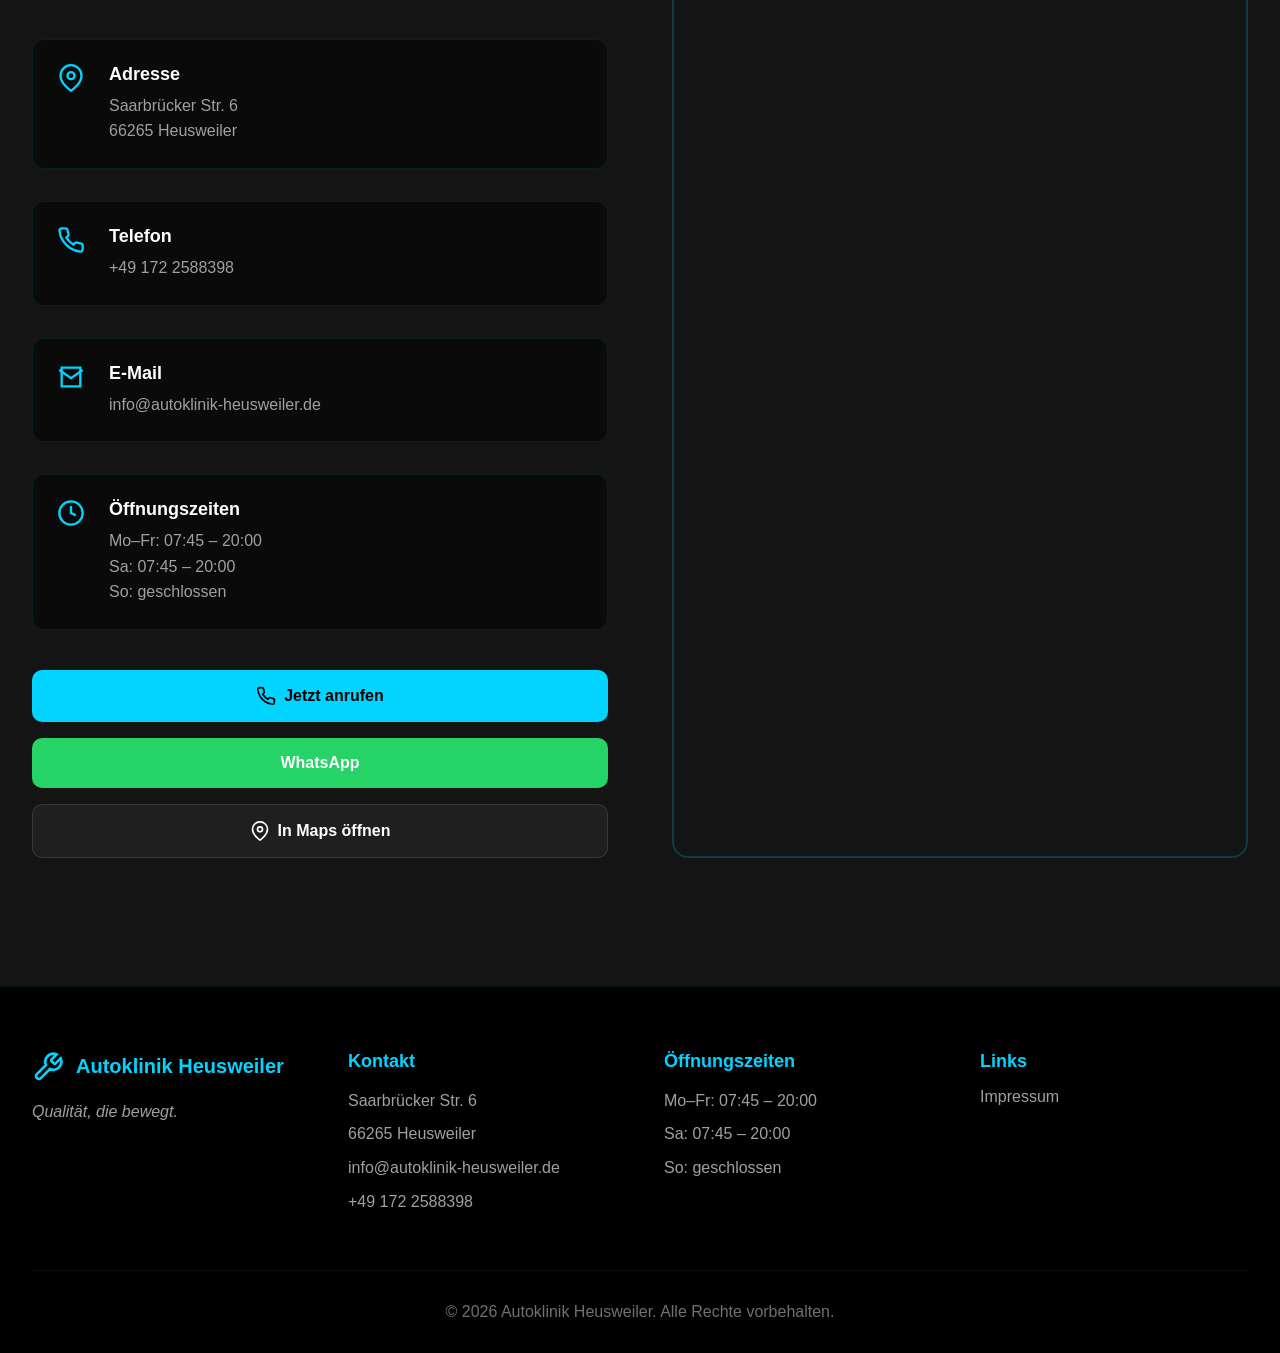
==== commit ad9dd9d8: "add email adress" ====
--- a/index.html
+++ b/index.html
@@ -310,6 +310,16 @@
                     </div>
                     <div class="contact-item">
                         <svg class="contact-icon" width="28" height="28" viewBox="0 0 24 24" fill="none" stroke="currentColor" stroke-width="2">
+                            <path d="M4 4h16v16H4z"/>
+                            <polyline points="22,6 12,13 2,6"/>
+                        </svg>
+                        <div>
+                            <h4>E-Mail</h4>
+                            <p>info@autoklinik-heusweiler.de</p>
+                        </div>
+                    </div>
+                    <div class="contact-item">
+                        <svg class="contact-icon" width="28" height="28" viewBox="0 0 24 24" fill="none" stroke="currentColor" stroke-width="2">
                             <circle cx="12" cy="12" r="10"/>
                             <polyline points="12 6 12 12 16 14"/>
                         </svg>
@@ -372,6 +382,7 @@
                 <h4>Kontakt</h4>
                 <p>Saarbrücker Str. 6</p>
                 <p>66265 Heusweiler</p>
+                <p>info@autoklinik-heusweiler.de</p>
                 <p>+49 172 2588398</p>
             </div>
             <div class="footer-section">
@@ -392,4 +403,4 @@
 
     <script src="script.js"></script>
 </body>
-</html>+</html>
